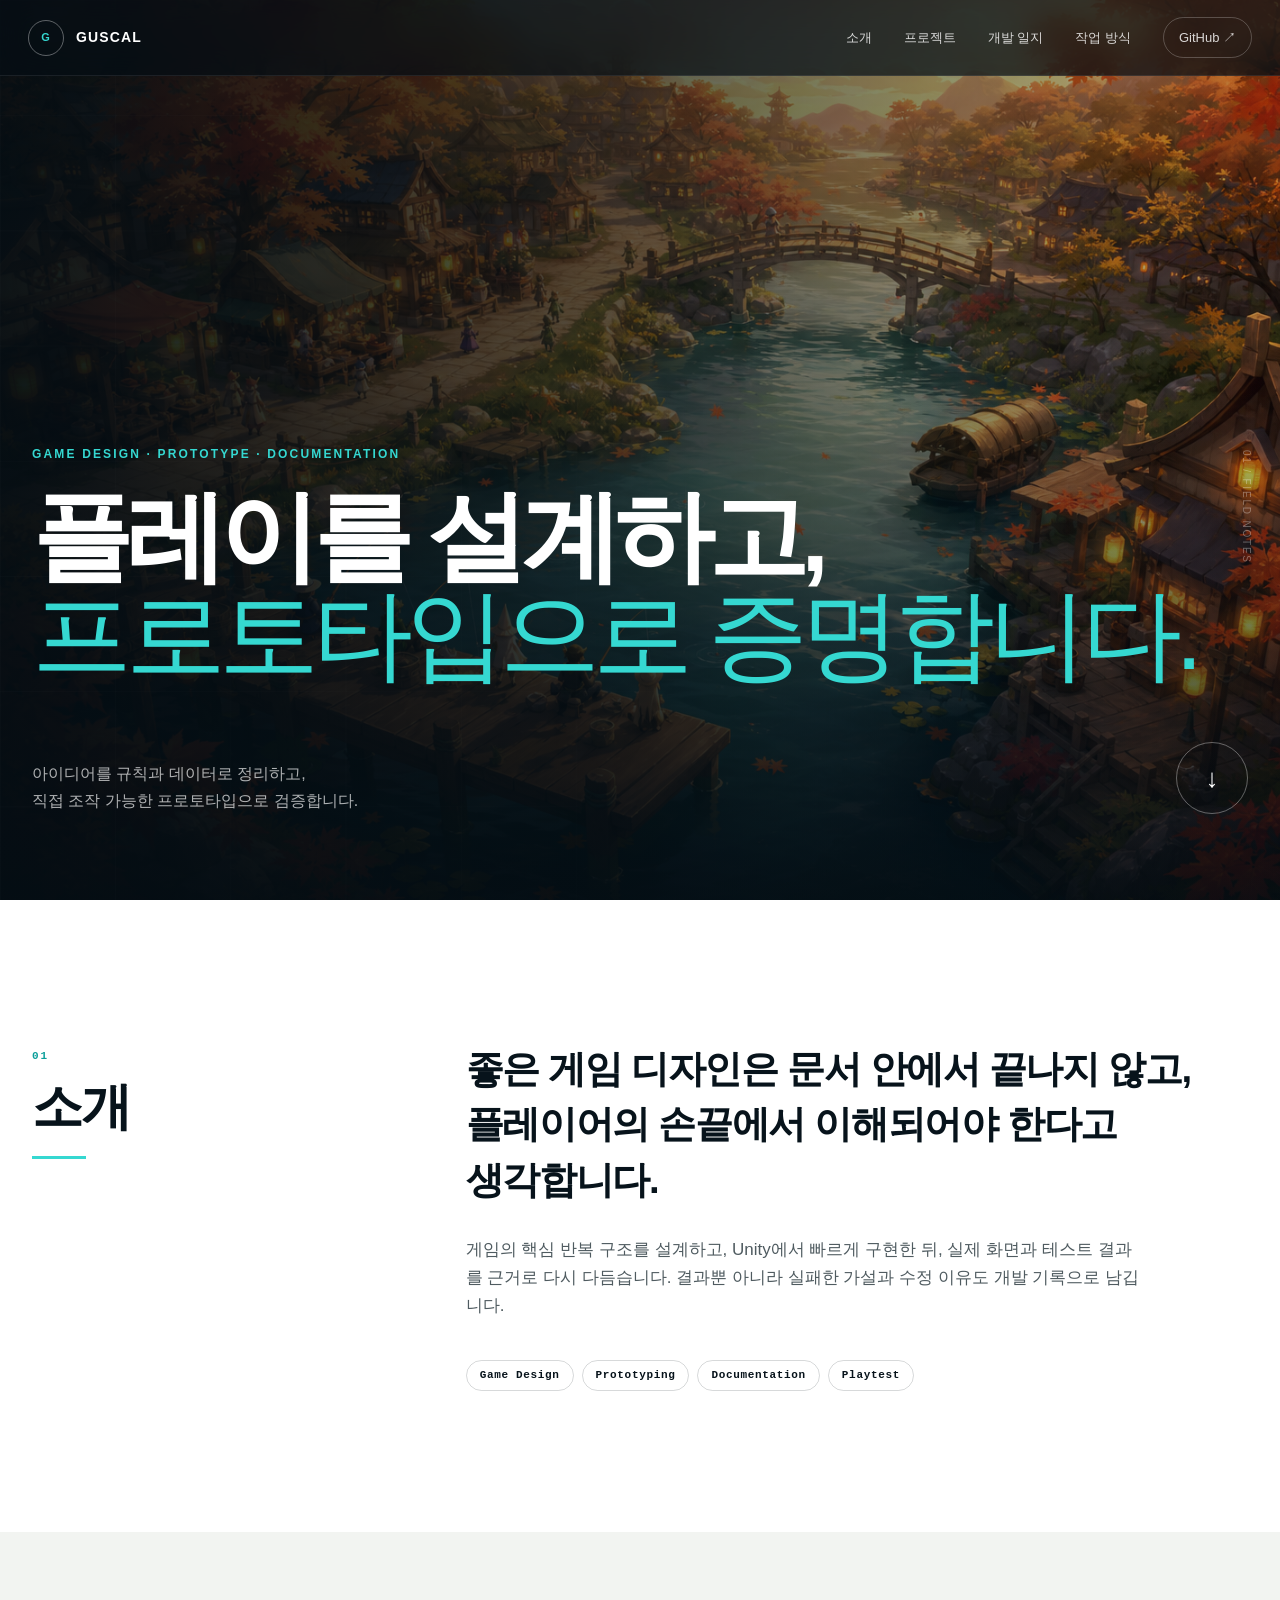
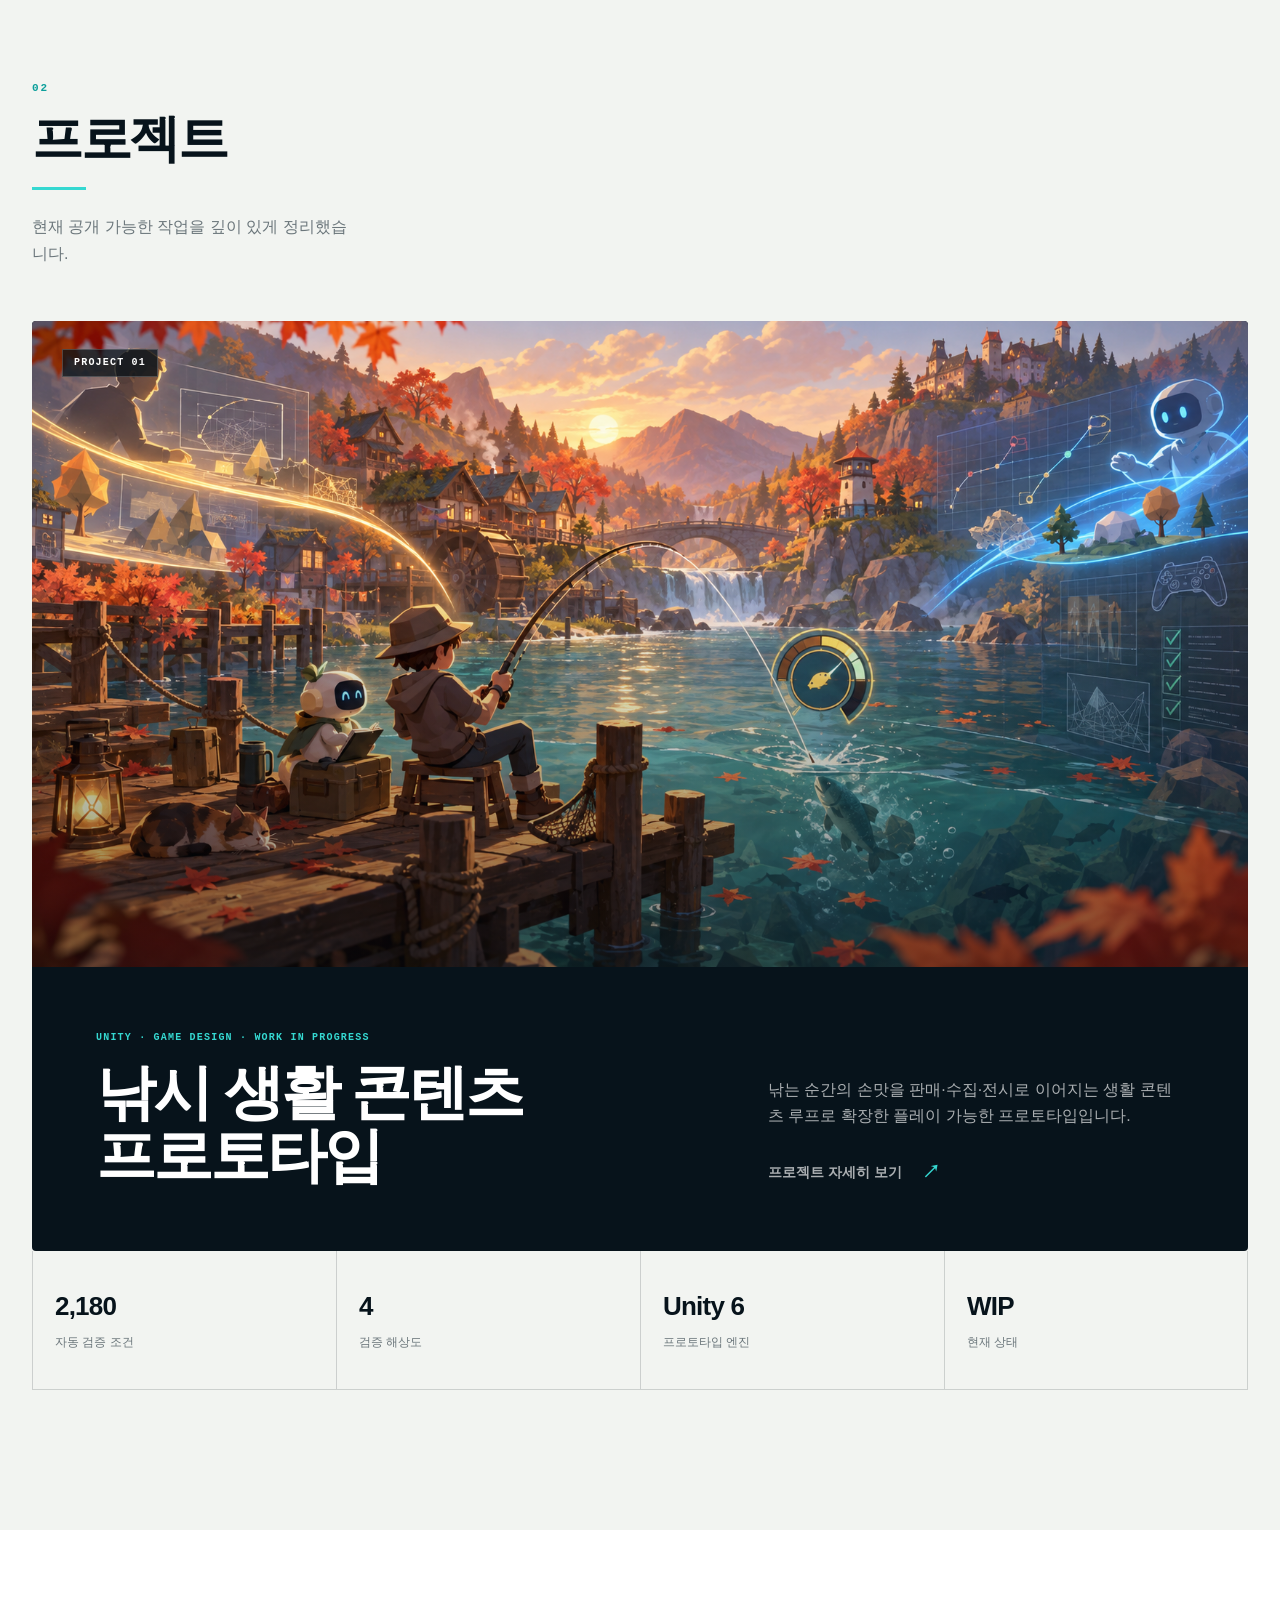
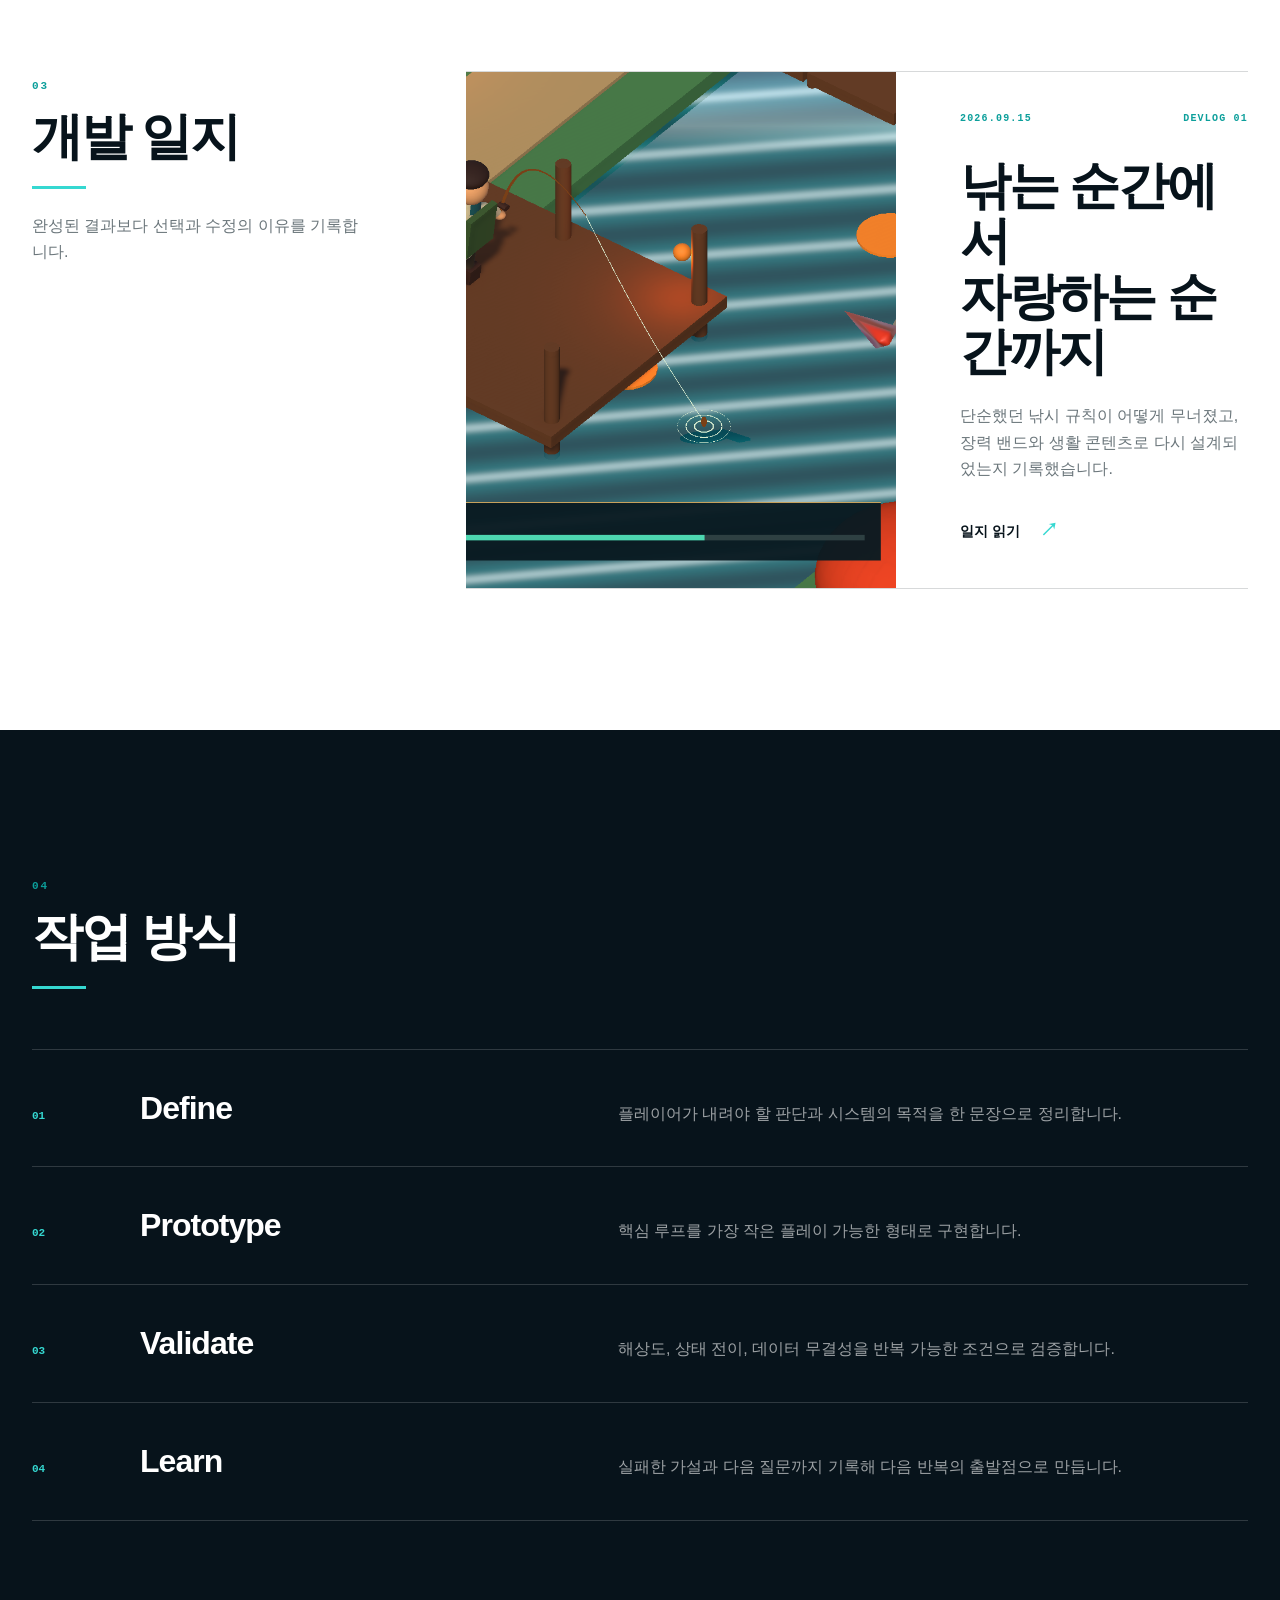
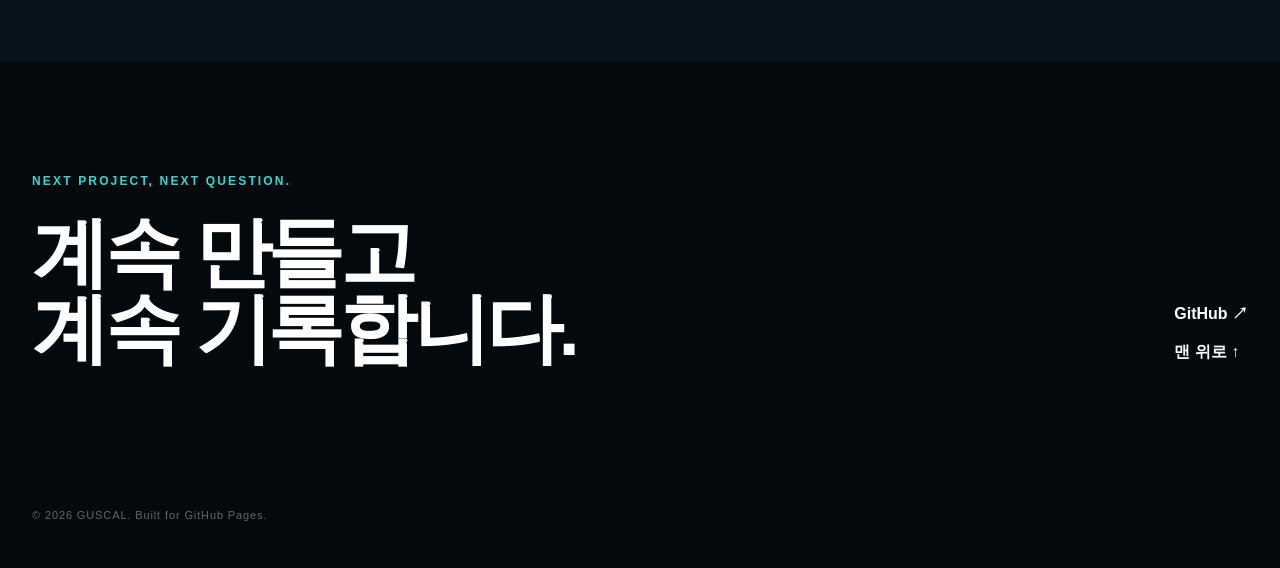
==== portfolio/index.html @ 97b74a95 "Publish Guscal game design portfolio" ====
<!doctype html>
<html lang="ko">
<head>
  <meta charset="utf-8">
  <meta name="viewport" content="width=device-width, initial-scale=1">
  <meta name="description" content="게임 디자인과 프로토타이핑 프로젝트를 기록하는 Guscal의 포트폴리오입니다.">
  <meta name="theme-color" content="#07131b">
  <title>Guscal — Game Design Portfolio</title>
  <link rel="stylesheet" href="./assets/css/styles.css">
  <script src="./assets/js/main.js" defer></script>
</head>
<body>
  <a class="skip-link" href="#main">본문으로 바로가기</a>
  <header class="site-header" data-header>
    <a class="brand" href="#top" aria-label="포트폴리오 홈">
      <span class="brand-mark" aria-hidden="true">G</span>
      <span>GUSCAL</span>
    </a>
    <button class="menu-toggle" type="button" aria-label="메뉴 열기" aria-expanded="false" data-menu-toggle>
      <span></span><span></span>
    </button>
    <nav class="site-nav" aria-label="주요 메뉴" data-menu>
      <a href="#intro">소개</a>
      <a href="#projects">프로젝트</a>
      <a href="#devlog">개발 일지</a>
      <a href="#process">작업 방식</a>
      <a class="nav-cta" href="https://github.com/Hyun-woo-Kim">GitHub ↗</a>
    </nav>
  </header>

  <main id="main">
    <section class="hero" id="top" aria-labelledby="hero-title">
      <div class="hero-media" aria-hidden="true"></div>
      <div class="hero-grid" aria-hidden="true"></div>
      <div class="hero-content wrap">
        <p class="eyebrow reveal">GAME DESIGN · PROTOTYPE · DOCUMENTATION</p>
        <h1 id="hero-title" class="reveal">
          플레이를 설계하고,<br>
          <em>프로토타입으로 증명합니다.</em>
        </h1>
        <div class="hero-bottom reveal">
          <p>아이디어를 규칙과 데이터로 정리하고,<br>직접 조작 가능한 프로토타입으로 검증합니다.</p>
          <a class="round-link" href="#projects" aria-label="프로젝트 보기">↓</a>
        </div>
      </div>
      <div class="hero-index" aria-hidden="true">01 / FIELD NOTES</div>
    </section>

    <section class="section intro" id="intro">
      <div class="wrap section-grid">
        <header class="section-heading reveal">
          <span>01</span>
          <h2>소개</h2>
        </header>
        <div class="intro-copy reveal">
          <p class="lead">좋은 게임 디자인은 문서 안에서 끝나지 않고, 플레이어의 손끝에서 이해되어야 한다고 생각합니다.</p>
          <p>게임의 핵심 반복 구조를 설계하고, Unity에서 빠르게 구현한 뒤, 실제 화면과 테스트 결과를 근거로 다시 다듬습니다. 결과뿐 아니라 실패한 가설과 수정 이유도 개발 기록으로 남깁니다.</p>
          <div class="role-row" aria-label="주요 역량">
            <span>Game Design</span>
            <span>Prototyping</span>
            <span>Documentation</span>
            <span>Playtest</span>
          </div>
        </div>
      </div>
    </section>

    <section class="section projects-section" id="projects">
      <div class="wrap">
        <header class="section-heading reveal">
          <span>02</span>
          <h2>프로젝트</h2>
          <p>현재 공개 가능한 작업을 깊이 있게 정리했습니다.</p>
        </header>

        <a class="project-card reveal" href="./projects/fishing-life.html">
          <div class="project-image">
            <img src="./assets/images/project-fishing.png" alt="단풍나루 강가에서 낚시하는 캐릭터와 물고기">
            <span class="project-number">PROJECT 01</span>
          </div>
          <div class="project-body">
            <div>
              <p class="project-kicker">UNITY · GAME DESIGN · WORK IN PROGRESS</p>
              <h3>낚시 생활 콘텐츠<br>프로토타입</h3>
            </div>
            <div class="project-summary">
              <p>낚는 순간의 손맛을 판매·수집·전시로 이어지는 생활 콘텐츠 루프로 확장한 플레이 가능한 프로토타입입니다.</p>
              <span class="text-link">프로젝트 자세히 보기 <b>↗</b></span>
            </div>
          </div>
        </a>

        <div class="project-facts reveal" aria-label="프로젝트 핵심 지표">
          <div><strong>2,180</strong><span>자동 검증 조건</span></div>
          <div><strong>4</strong><span>검증 해상도</span></div>
          <div><strong>Unity 6</strong><span>프로토타입 엔진</span></div>
          <div><strong>WIP</strong><span>현재 상태</span></div>
        </div>
      </div>
    </section>

    <section class="section devlog-section" id="devlog">
      <div class="wrap section-grid">
        <header class="section-heading reveal">
          <span>03</span>
          <h2>개발 일지</h2>
          <p>완성된 결과보다 선택과 수정의 이유를 기록합니다.</p>
        </header>
        <article class="journal-card reveal">
          <a class="journal-image" href="./devlog/fishing-01.html">
            <img src="./assets/images/gameplay-safe.png" alt="낚시 프로토타입의 장력 조절 플레이 화면">
          </a>
          <div class="journal-content">
            <div class="journal-meta"><time datetime="2026-09-15">2026.09.15</time><span>DEVLOG 01</span></div>
            <h3><a href="./devlog/fishing-01.html">낚는 순간에서<br>자랑하는 순간까지</a></h3>
            <p>단순했던 낚시 규칙이 어떻게 무너졌고, 장력 밴드와 생활 콘텐츠로 다시 설계되었는지 기록했습니다.</p>
            <a class="text-link" href="./devlog/fishing-01.html">일지 읽기 <b>↗</b></a>
          </div>
        </article>
      </div>
    </section>

    <section class="section process-section" id="process">
      <div class="wrap">
        <header class="section-heading reveal">
          <span>04</span>
          <h2>작업 방식</h2>
        </header>
        <ol class="process-list">
          <li class="reveal"><span>01</span><h3>Define</h3><p>플레이어가 내려야 할 판단과 시스템의 목적을 한 문장으로 정리합니다.</p></li>
          <li class="reveal"><span>02</span><h3>Prototype</h3><p>핵심 루프를 가장 작은 플레이 가능한 형태로 구현합니다.</p></li>
          <li class="reveal"><span>03</span><h3>Validate</h3><p>해상도, 상태 전이, 데이터 무결성을 반복 가능한 조건으로 검증합니다.</p></li>
          <li class="reveal"><span>04</span><h3>Learn</h3><p>실패한 가설과 다음 질문까지 기록해 다음 반복의 출발점으로 만듭니다.</p></li>
        </ol>
      </div>
    </section>
  </main>

  <footer class="site-footer">
    <div class="wrap footer-grid">
      <div>
        <p class="eyebrow">NEXT PROJECT, NEXT QUESTION.</p>
        <h2>계속 만들고<br>계속 기록합니다.</h2>
      </div>
      <div class="footer-links">
        <a href="https://github.com/Hyun-woo-Kim">GitHub ↗</a>
        <a href="#top">맨 위로 ↑</a>
      </div>
      <small>© <span data-year></span> GUSCAL. Built for GitHub Pages.</small>
    </div>
  </footer>
</body>
</html>
---- portfolio/assets/css/styles.css ----
:root {
  --ink: #07131b;
  --ink-2: #0c1f2a;
  --paper: #f2f4f1;
  --white: #fff;
  --muted: #6b767b;
  --line: rgba(7, 19, 27, .16);
  --aqua: #35d8d1;
  --aqua-dark: #0c9f9b;
  --max: 1280px;
  --header: 76px;
}

* { box-sizing: border-box; }
html { scroll-behavior: smooth; }
body { margin: 0; color: var(--ink); background: var(--paper); font-family: Pretendard, "Noto Sans KR", "Segoe UI", Arial, sans-serif; line-height: 1.65; }
img { display: block; max-width: 100%; }
a { color: inherit; text-decoration: none; }
button { font: inherit; }
::selection { background: var(--aqua); color: var(--ink); }
.wrap { width: min(calc(100% - 64px), var(--max)); margin-inline: auto; }
.skip-link { position: fixed; top: 8px; left: 8px; z-index: 999; padding: 10px 14px; background: var(--aqua); transform: translateY(-150%); }
.skip-link:focus { transform: none; }

.site-header { position: fixed; inset: 0 0 auto; z-index: 50; height: var(--header); padding: 0 max(28px, calc((100vw - var(--max))/2)); display: flex; align-items: center; justify-content: space-between; color: #fff; background: rgba(5, 14, 21, .7); border-bottom: 1px solid rgba(255,255,255,.08); backdrop-filter: blur(16px); transition: height .25s, background .25s; }
.site-header.scrolled { height: 64px; background: rgba(5, 14, 21, .94); }
.brand { display: flex; align-items: center; gap: 12px; font-weight: 800; font-size: 14px; letter-spacing: .08em; }
.brand-mark { width: 36px; aspect-ratio: 1; display: grid; place-items: center; border: 1px solid rgba(255,255,255,.35); color: var(--aqua); font-size: 11px; border-radius: 50%; }
.site-nav { display: flex; align-items: center; gap: 32px; font-size: 13px; }
.site-nav a { position: relative; opacity: .82; }
.site-nav a:not(.nav-cta)::after { content: ""; position: absolute; left: 0; right: 100%; bottom: -6px; height: 1px; background: var(--aqua); transition: right .25s; }
.site-nav a:hover { opacity: 1; }
.site-nav a:hover::after { right: 0; }
.nav-cta { padding: 9px 15px; border: 1px solid rgba(255,255,255,.28); border-radius: 100px; }
.menu-toggle { display: none; width: 42px; height: 42px; padding: 12px; border: 0; background: transparent; }
.menu-toggle span { display: block; height: 1px; margin: 6px 0; background: #fff; }
.back-link { font-size: 13px; opacity: .8; }

.hero { position: relative; min-height: 100svh; display: flex; align-items: end; overflow: hidden; color: #fff; background: var(--ink); }
.hero-media { position: absolute; inset: 0; background: linear-gradient(90deg, rgba(4,13,19,.97) 0%, rgba(4,13,19,.66) 48%, rgba(4,13,19,.22) 100%), linear-gradient(0deg, rgba(4,13,19,.86), transparent 58%), url("../images/hero-fishing.png") center/cover; transform: scale(1.025); }
.hero-grid { position: absolute; inset: 0; opacity: .12; background-image: linear-gradient(rgba(255,255,255,.12) 1px, transparent 1px), linear-gradient(90deg, rgba(255,255,255,.12) 1px, transparent 1px); background-size: 9vw 9vw; mask-image: linear-gradient(to right, #000, transparent 76%); }
.hero-content { position: relative; padding-block: 180px 86px; }
.eyebrow { margin: 0 0 24px; color: var(--aqua); font-size: 12px; font-weight: 800; letter-spacing: .18em; }
.hero h1, .detail-title h1, .article-hero h1 { margin: 0; font-size: clamp(48px, 7.8vw, 118px); line-height: .98; letter-spacing: -.065em; font-weight: 760; word-break: keep-all; }
.hero h1 em, .detail-title h1 em, .article-hero h1 em { color: var(--aqua); font-style: normal; font-weight: 300; }
.hero-bottom { margin-top: 58px; display: flex; align-items: end; justify-content: space-between; }
.hero-bottom p { margin: 0; color: rgba(255,255,255,.68); font-size: 16px; }
.round-link { width: 72px; height: 72px; display: grid; place-items: center; border: 1px solid rgba(255,255,255,.35); border-radius: 50%; font-size: 26px; transition: background .2s, color .2s, transform .2s; }
.round-link:hover { background: var(--aqua); color: var(--ink); transform: translateY(4px); }
.hero-index { position: absolute; right: 26px; top: 50%; writing-mode: vertical-rl; color: rgba(255,255,255,.34); font-size: 10px; letter-spacing: .18em; }

.section { padding-block: clamp(84px, 11vw, 156px); }
.section-grid, .case-grid { display: grid; grid-template-columns: minmax(220px, .72fr) minmax(0, 1.7fr); gap: clamp(48px, 8vw, 132px); }
.section-heading span, .case-label span { display: inline-block; margin-bottom: 18px; color: var(--aqua-dark); font: 800 11px/1 monospace; letter-spacing: .18em; }
.section-heading h2, .case-label h2 { margin: 0; font-size: clamp(34px, 4vw, 56px); line-height: 1.05; letter-spacing: -.045em; }
.section-heading h2::after { content: ""; display: block; width: 54px; height: 3px; margin-top: 22px; background: var(--aqua); }
.section-heading p { max-width: 330px; margin: 24px 0 0; color: var(--muted); }
.intro { background: #fff; }
.intro-copy { max-width: 790px; }
.lead, .case-copy .lead { margin: 0 0 28px; font-size: clamp(25px, 3vw, 42px); line-height: 1.45; letter-spacing: -.035em; font-weight: 660; word-break: keep-all; }
.intro-copy > p:not(.lead), .case-copy > p:not(.lead) { max-width: 680px; color: #4f5b60; font-size: 17px; }
.role-row { display: flex; flex-wrap: wrap; gap: 8px; margin-top: 40px; }
.role-row span { padding: 9px 13px; border: 1px solid var(--line); border-radius: 100px; font: 700 11px/1 monospace; letter-spacing: .06em; }

.projects-section { background: var(--paper); }
.projects-section .section-heading { margin-bottom: 54px; }
.project-card { display: block; overflow: hidden; color: #fff; background: var(--ink); border-radius: 4px; }
.project-image { position: relative; aspect-ratio: 16 / 8.5; overflow: hidden; }
.project-image::after { content: ""; position: absolute; inset: 0; background: linear-gradient(0deg, rgba(3,11,16,.5), transparent 60%); }
.project-image img { width: 100%; height: 100%; object-fit: cover; transition: transform .8s cubic-bezier(.2,.75,.25,1); }
.project-card:hover .project-image img { transform: scale(1.025); }
.project-number { position: absolute; z-index: 1; top: 28px; left: 30px; padding: 8px 11px; background: rgba(4,15,21,.72); border: 1px solid rgba(255,255,255,.2); font: 700 10px/1 monospace; letter-spacing: .12em; }
.project-body { display: grid; grid-template-columns: 1.2fr .8fr; gap: 48px; padding: clamp(28px, 5vw, 64px); }
.project-kicker { margin: 0 0 18px; color: var(--aqua); font: 700 10px/1.3 monospace; letter-spacing: .12em; }
.project-body h3 { margin: 0; font-size: clamp(34px, 4.7vw, 66px); line-height: 1.04; letter-spacing: -.05em; }
.project-summary { align-self: end; color: rgba(255,255,255,.66); }
.project-summary p { margin: 0 0 28px; }
.text-link { display: inline-flex; gap: 20px; align-items: center; color: inherit; font-size: 14px; font-weight: 800; }
.text-link b { color: var(--aqua); font-size: 18px; transition: transform .2s; }
.text-link:hover b { transform: translate(4px,-4px); }
.project-facts { display: grid; grid-template-columns: repeat(4, 1fr); border-bottom: 1px solid var(--line); }
.project-facts div { padding: 34px 22px; border-left: 1px solid var(--line); }
.project-facts div:last-child { border-right: 1px solid var(--line); }
.project-facts strong { display: block; font-size: 26px; letter-spacing: -.03em; }
.project-facts span { color: var(--muted); font-size: 12px; }

.devlog-section { background: #fff; }
.journal-card { display: grid; grid-template-columns: 1.1fr .9fr; min-width: 0; border-top: 1px solid var(--line); border-bottom: 1px solid var(--line); }
.journal-image { overflow: hidden; min-height: 440px; }
.journal-image img { width: 100%; height: 100%; object-fit: cover; transition: transform .6s; }
.journal-image:hover img { transform: scale(1.02); }
.journal-content { padding: 42px 0 42px clamp(32px, 5vw, 72px); align-self: center; }
.journal-meta { display: flex; justify-content: space-between; gap: 20px; color: var(--aqua-dark); font: 800 10px/1 monospace; letter-spacing: .12em; }
.journal-content h3 { margin: 34px 0 24px; font-size: clamp(34px, 4vw, 58px); line-height: 1.08; letter-spacing: -.045em; }
.journal-content > p { color: var(--muted); }
.journal-content .text-link { margin-top: 18px; }

.process-section { color: #fff; background: var(--ink); }
.process-section .section-heading { margin-bottom: 60px; }
.process-list { margin: 0; padding: 0; list-style: none; border-top: 1px solid rgba(255,255,255,.16); }
.process-list li { display: grid; grid-template-columns: 80px 1fr 1.4fr; align-items: baseline; gap: 28px; padding: 32px 0; border-bottom: 1px solid rgba(255,255,255,.16); }
.process-list span { color: var(--aqua); font: 700 11px monospace; }
.process-list h3 { margin: 0; font-size: 32px; letter-spacing: -.03em; }
.process-list p { margin: 0; color: rgba(255,255,255,.6); }

.site-footer { padding-block: 110px 46px; color: #fff; background: #03090d; }
.footer-grid { display: grid; grid-template-columns: 1fr auto; gap: 80px; }
.site-footer h2 { margin: 0; font-size: clamp(42px, 6vw, 86px); line-height: .98; letter-spacing: -.055em; }
.footer-links { display: flex; flex-direction: column; justify-content: end; gap: 12px; font-weight: 700; }
.site-footer small { grid-column: 1 / -1; margin-top: 60px; color: rgba(255,255,255,.38); font-size: 11px; letter-spacing: .08em; }

/* Project detail */
.detail-page, .article-page { background: #fff; }
.detail-hero { position: relative; min-height: 88svh; display: flex; align-items: end; overflow: hidden; color: #fff; background: var(--ink); }
.detail-hero > img { position: absolute; inset: 0; width: 100%; height: 100%; object-fit: cover; }
.detail-overlay { position: absolute; inset: 0; background: linear-gradient(0deg, rgba(3,10,15,.94), rgba(3,10,15,.12) 62%), linear-gradient(90deg, rgba(3,10,15,.64), transparent 60%); }
.detail-title { position: relative; padding-block: 170px 80px; }
.detail-title > p:last-child { max-width: 620px; margin: 38px 0 0; color: rgba(255,255,255,.72); font-size: 18px; }
.detail-meta { padding-block: 0; color: #fff; background: var(--ink); }
.meta-grid { display: grid; grid-template-columns: repeat(4, 1fr); border-top: 1px solid rgba(255,255,255,.16); }
.meta-grid div { padding: 32px 24px 42px 0; }
.meta-grid span { display: block; margin-bottom: 12px; color: var(--aqua); font: 700 10px monospace; letter-spacing: .16em; }
.meta-grid strong { font-size: 15px; font-weight: 600; }
.case-section { background: #fff; }
.case-copy blockquote { margin: 48px 0 0; padding: 24px 0 24px 28px; border-left: 3px solid var(--aqua); font-size: 21px; font-weight: 700; }
.wide-media { width: min(calc(100% - 64px), 1440px); margin-inline: auto; padding-block: 0; }
.wide-media img { width: 100%; border-radius: 4px; }
.media-caption { display: flex; justify-content: space-between; gap: 40px; margin: 18px 0 0; color: var(--muted); font-size: 12px; }
.media-caption span { color: var(--aqua-dark); font: 800 10px monospace; letter-spacing: .15em; }
.case-list { margin: 44px 0 0; padding: 0; list-style: none; border-top: 1px solid var(--line); }
.case-list li { display: flex; justify-content: space-between; gap: 24px; padding: 18px 0; border-bottom: 1px solid var(--line); }
.case-list span { color: var(--muted); text-align: right; }
.media-pair { display: grid; grid-template-columns: 1fr 1fr; gap: 20px; padding-block: 0 clamp(84px, 11vw, 156px); }
figure { margin: 0; }
.media-pair img { width: 100%; height: 100%; max-height: 520px; object-fit: cover; }
figcaption { margin-top: 12px; color: var(--muted); font-size: 12px; }
.soft-section { background: var(--paper); }
.gallery-three { display: grid; grid-template-columns: repeat(3,1fr); gap: 18px; margin-top: 68px; }
.gallery-three img { width: 100%; aspect-ratio: 4 / 3; object-fit: cover; }
.gallery-three figcaption { color: var(--ink); font: 800 10px monospace; letter-spacing: .14em; }
.results { color: #fff; background: var(--ink); }
.results .case-label { margin-bottom: 58px; }
.result-grid { display: grid; grid-template-columns: repeat(3, 1fr); border-top: 1px solid rgba(255,255,255,.18); border-bottom: 1px solid rgba(255,255,255,.18); }
.result-grid div { padding: 44px 28px 44px 0; }
.result-grid strong { display: block; color: var(--aqua); font-size: clamp(46px, 6vw, 82px); line-height: 1; letter-spacing: -.06em; }
.result-grid span { color: rgba(255,255,255,.62); font-size: 12px; }
.result-note { max-width: 720px; margin: 46px 0 0 auto; color: rgba(255,255,255,.65); font-size: 16px; }
.next-link { background: var(--paper); }
.next-link a { display: flex; align-items: baseline; justify-content: space-between; gap: 24px; padding: 28px 0; border-top: 1px solid var(--line); border-bottom: 1px solid var(--line); font-size: clamp(22px, 3.2vw, 42px); font-weight: 700; letter-spacing: -.035em; }
.next-link a span { color: var(--muted); font: 700 10px monospace; letter-spacing: .12em; }
.next-link a b { color: var(--aqua-dark); }
.compact-footer { padding-block: 38px; }
.compact-footer .wrap { display: flex; justify-content: space-between; align-items: center; }
.compact-footer small { margin: 0; }

/* Article */
.article-page { background: var(--paper); }
.article-header { position: absolute; }
.article-hero { padding-top: 170px; }
.article-meta { display: flex; gap: 20px; color: var(--aqua-dark); font: 800 10px monospace; letter-spacing: .12em; }
.article-hero h1 { margin-top: 38px; color: var(--ink); }
.article-hero h1 em { color: var(--aqua-dark); }
.article-deck { max-width: 720px; margin: 38px 0 64px auto; color: var(--muted); font-size: 18px; }
.article-hero > img { width: 100%; max-height: 720px; object-fit: cover; }
.article-body { width: min(calc(100% - 48px), 760px); margin: 0 auto; padding-block: 100px 140px; }
.article-body p { color: #455258; font-size: 17px; }
.article-lead { color: var(--ink) !important; font-size: 24px !important; font-weight: 700; }
.article-body h2 { margin: 92px 0 24px; font-size: clamp(30px, 4vw, 46px); line-height: 1.18; letter-spacing: -.04em; }
.article-body blockquote { margin: 48px 0; padding: 28px 30px; color: var(--ink); background: #fff; border-left: 4px solid var(--aqua); font-size: 22px; font-weight: 700; }
.article-body figure { margin: 54px -120px; }
.article-body figure img { width: 100%; }
.article-gallery { display: grid; grid-template-columns: 1fr 1fr; gap: 16px; margin: 54px -120px; }
.article-gallery img { width: 100%; height: 100%; object-fit: cover; }
.article-project-link { margin-top: 100px; padding-top: 22px; border-top: 1px solid var(--line); }
.article-project-link span { display: block; margin-bottom: 14px; color: var(--aqua-dark); font: 800 10px monospace; letter-spacing: .14em; }
.article-project-link a { display: flex; justify-content: space-between; font-size: 24px; font-weight: 750; }

.reveal { opacity: 0; transform: translateY(24px); transition: opacity .7s ease, transform .7s ease; }
.reveal.visible { opacity: 1; transform: none; }

@media (max-width: 820px) {
  :root { --header: 66px; }
  .wrap, .wide-media { width: min(calc(100% - 36px), var(--max)); }
  .menu-toggle { display: block; color: #fff; }
  .site-nav { position: absolute; top: 100%; left: 0; right: 0; display: none; padding: 20px; flex-direction: column; align-items: stretch; gap: 0; background: rgba(5,14,21,.98); border-top: 1px solid rgba(255,255,255,.1); }
  .site-nav.open { display: flex; }
  .site-nav a { padding: 14px 8px; }
  .nav-cta { margin-top: 8px; text-align: center; }
  .hero-content { padding-block: 132px 52px; }
  .hero h1, .detail-title h1, .article-hero h1 { font-size: clamp(44px, 13vw, 74px); }
  .hero-bottom { align-items: center; }
  .hero-index { display: none; }
  .round-link { width: 56px; height: 56px; }
  .section-grid, .case-grid { grid-template-columns: 1fr; gap: 48px; }
  .project-body { grid-template-columns: 1fr; gap: 28px; }
  .project-facts { grid-template-columns: 1fr 1fr; }
  .project-facts div:nth-child(3) { border-left: 1px solid var(--line); }
  .journal-card { grid-template-columns: 1fr; }
  .journal-image { min-height: 320px; }
  .journal-content { padding: 34px 0; }
  .process-list li { grid-template-columns: 44px 1fr; }
  .process-list p { grid-column: 2; }
  .footer-grid { grid-template-columns: 1fr; gap: 48px; }
  .site-footer small { margin-top: 20px; }
  .meta-grid { grid-template-columns: 1fr 1fr; }
  .media-pair, .gallery-three { grid-template-columns: 1fr; }
  .result-grid { grid-template-columns: 1fr; }
  .result-grid div { border-bottom: 1px solid rgba(255,255,255,.14); }
  .next-link a { align-items: flex-start; flex-direction: column; }
  .article-body figure, .article-gallery { margin-inline: 0; }
}

@media (max-width: 520px) {
  .site-header { padding-inline: 18px; }
  .back-link { font-size: 0; }
  .back-link::after { content: "← 목록"; font-size: 12px; }
  .hero-media { background-position: 62% center; }
  .detail-title h1 { font-size: clamp(38px, 10.3vw, 48px); line-height: 1.03; }
  .hero-bottom p { max-width: 250px; font-size: 13px; }
  .project-image { aspect-ratio: 4 / 3; }
  .project-facts { grid-template-columns: 1fr; }
  .project-facts div { border-right: 1px solid var(--line); }
  .meta-grid { grid-template-columns: 1fr; }
  .media-caption { flex-direction: column; gap: 6px; }
  .article-meta { flex-wrap: wrap; }
  .article-gallery { grid-template-columns: 1fr; }
}

@media (prefers-reduced-motion: reduce) {
  html { scroll-behavior: auto; }
  *, *::before, *::after { animation-duration: .01ms !important; transition-duration: .01ms !important; }
  .reveal { opacity: 1; transform: none; }
}
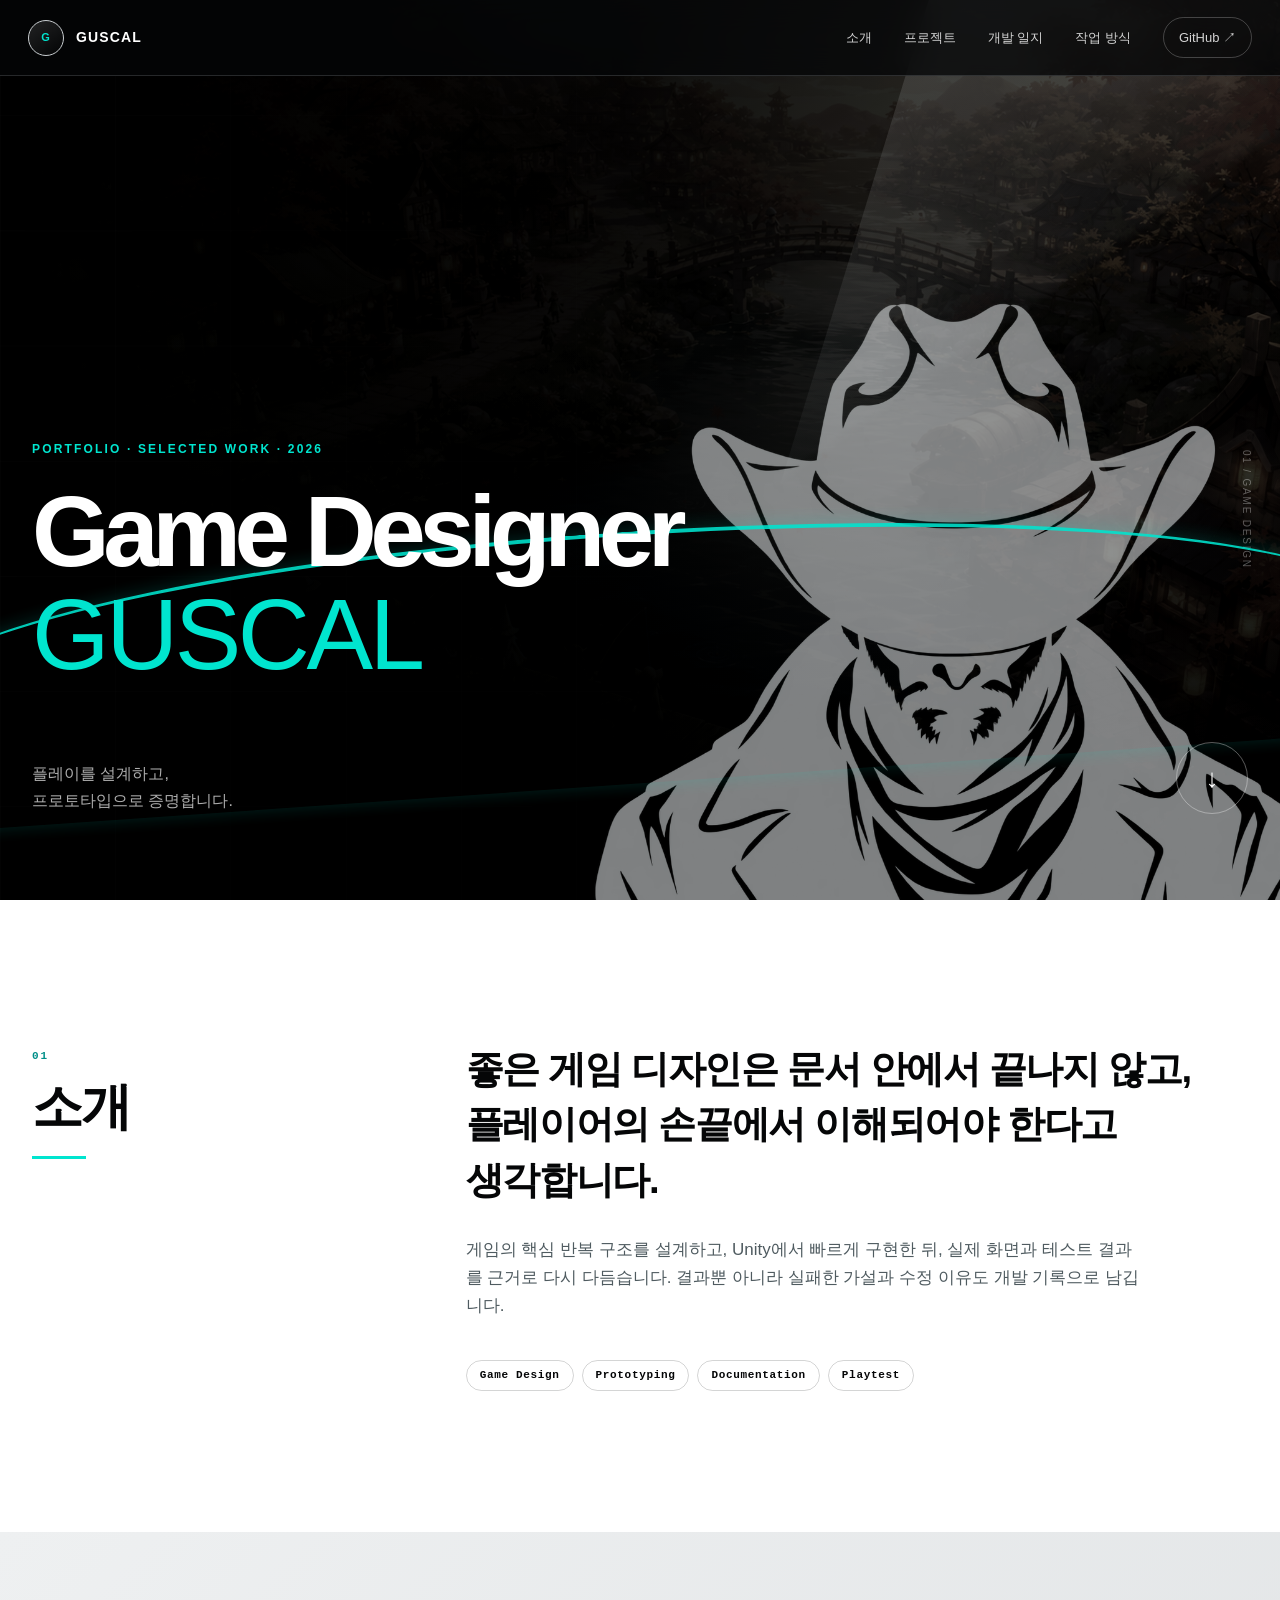
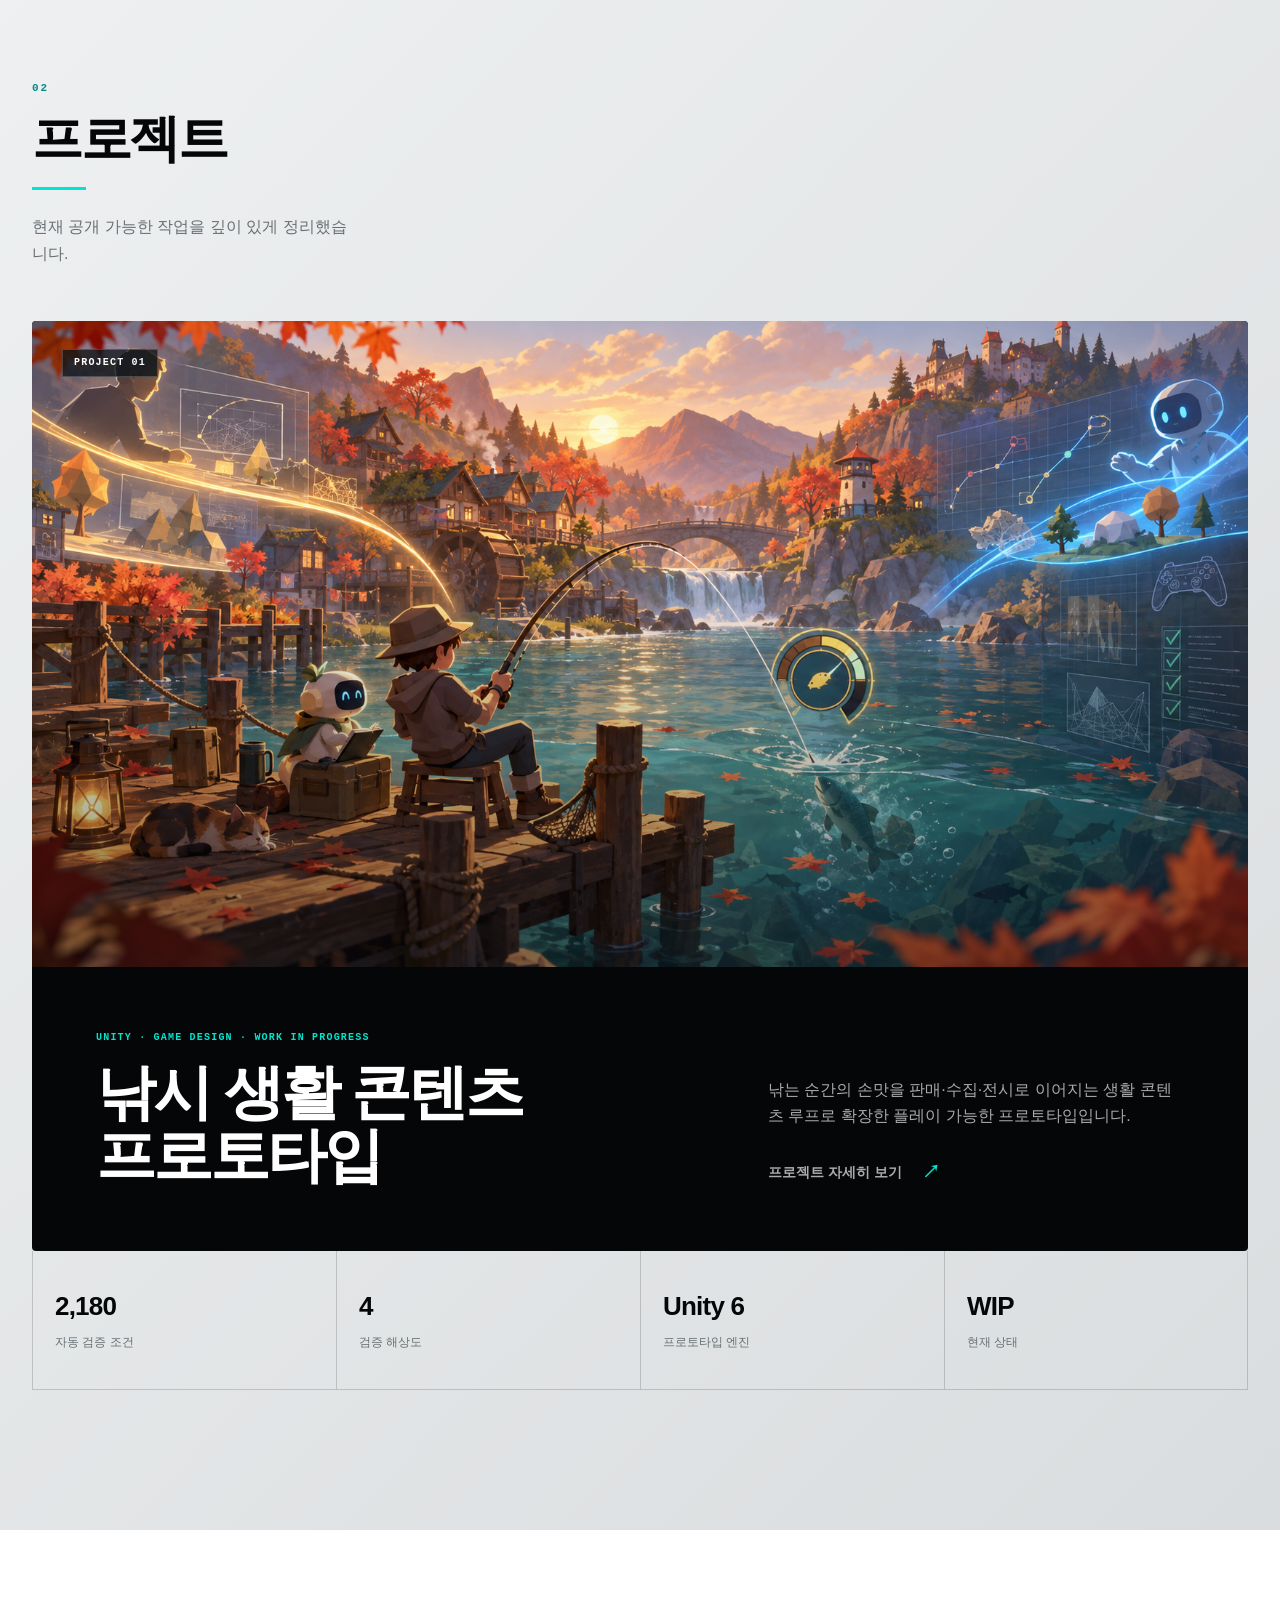
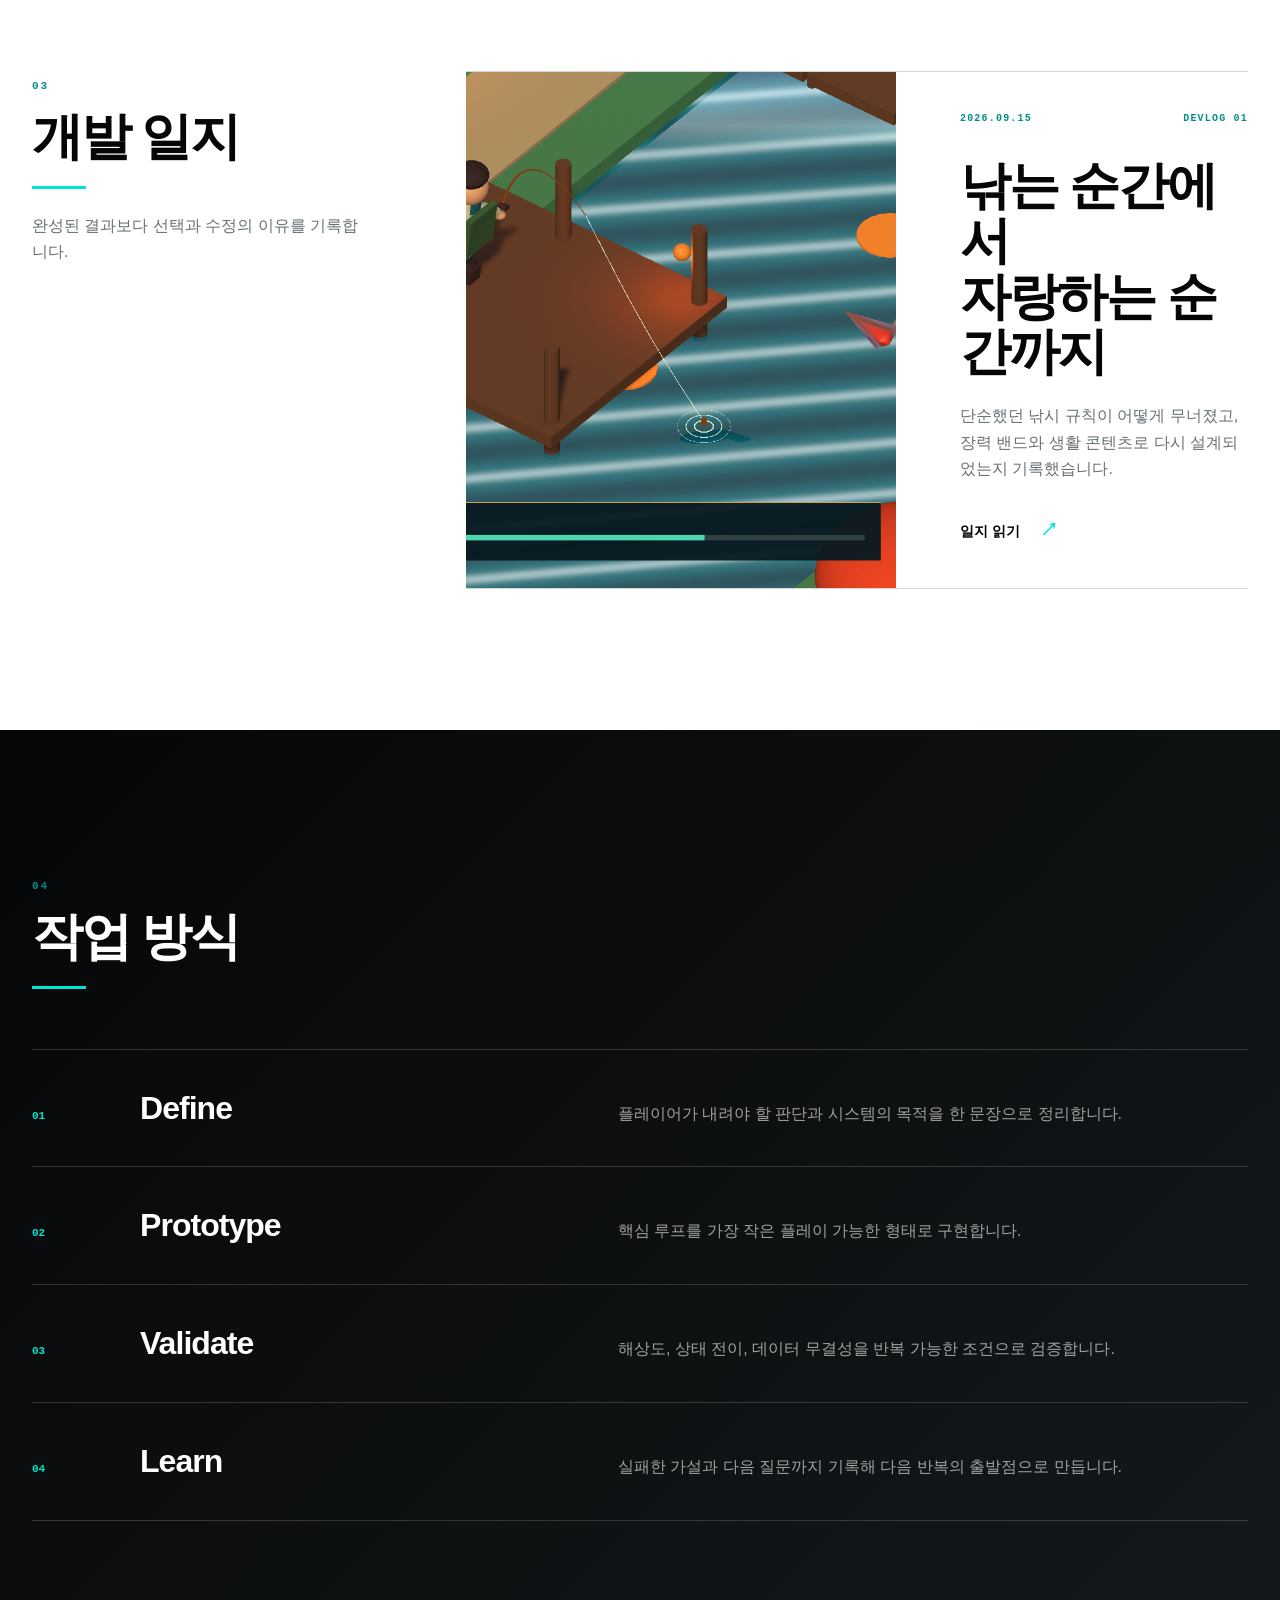
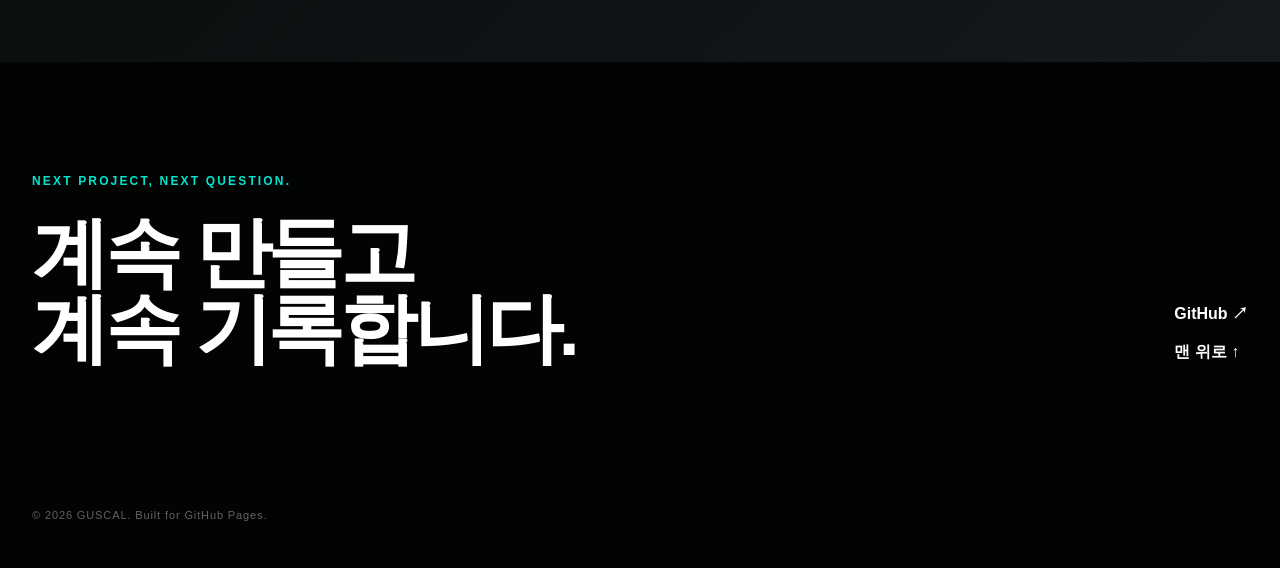
==== commit fef0556c: "Apply Mercedes-inspired Guscal hero" ====
--- a/portfolio/index.html
+++ b/portfolio/index.html
@@ -32,18 +32,21 @@
     <section class="hero" id="top" aria-labelledby="hero-title">
       <div class="hero-media" aria-hidden="true"></div>
       <div class="hero-grid" aria-hidden="true"></div>
+      <div class="hero-silver" aria-hidden="true"></div>
+      <div class="hero-flow" aria-hidden="true"></div>
+      <img class="hero-pictogram" src="./assets/images/cowboy-pictogram.png" alt="" aria-hidden="true">
       <div class="hero-content wrap">
-        <p class="eyebrow reveal">GAME DESIGN · PROTOTYPE · DOCUMENTATION</p>
+        <p class="eyebrow reveal">PORTFOLIO · SELECTED WORK · 2026</p>
         <h1 id="hero-title" class="reveal">
-          플레이를 설계하고,<br>
-          <em>프로토타입으로 증명합니다.</em>
+          <span class="hero-role">Game Designer</span><br>
+          <em>Guscal</em>
         </h1>
         <div class="hero-bottom reveal">
-          <p>아이디어를 규칙과 데이터로 정리하고,<br>직접 조작 가능한 프로토타입으로 검증합니다.</p>
+          <p>플레이를 설계하고,<br>프로토타입으로 증명합니다.</p>
           <a class="round-link" href="#projects" aria-label="프로젝트 보기">↓</a>
         </div>
       </div>
-      <div class="hero-index" aria-hidden="true">01 / FIELD NOTES</div>
+      <div class="hero-index" aria-hidden="true">01 / GAME DESIGN</div>
     </section>
 
     <section class="section intro" id="intro">
--- a/portfolio/assets/css/styles.css
+++ b/portfolio/assets/css/styles.css
@@ -1,12 +1,13 @@
 :root {
-  --ink: #07131b;
-  --ink-2: #0c1f2a;
-  --paper: #f2f4f1;
-  --white: #fff;
-  --muted: #6b767b;
-  --line: rgba(7, 19, 27, .16);
-  --aqua: #35d8d1;
-  --aqua-dark: #0c9f9b;
+  --ink: #050607;
+  --ink-2: #111416;
+  --paper: #e8ebec;
+  --white: #f7f8f8;
+  --silver: #c8cdd0;
+  --muted: #687074;
+  --line: rgba(5, 6, 7, .17);
+  --aqua: #00e5cf;
+  --aqua-dark: #008f89;
   --max: 1280px;
   --header: 76px;
 }
@@ -22,10 +23,10 @@
 .skip-link { position: fixed; top: 8px; left: 8px; z-index: 999; padding: 10px 14px; background: var(--aqua); transform: translateY(-150%); }
 .skip-link:focus { transform: none; }
 
-.site-header { position: fixed; inset: 0 0 auto; z-index: 50; height: var(--header); padding: 0 max(28px, calc((100vw - var(--max))/2)); display: flex; align-items: center; justify-content: space-between; color: #fff; background: rgba(5, 14, 21, .7); border-bottom: 1px solid rgba(255,255,255,.08); backdrop-filter: blur(16px); transition: height .25s, background .25s; }
-.site-header.scrolled { height: 64px; background: rgba(5, 14, 21, .94); }
+.site-header { position: fixed; inset: 0 0 auto; z-index: 50; height: var(--header); padding: 0 max(28px, calc((100vw - var(--max))/2)); display: flex; align-items: center; justify-content: space-between; color: #fff; background: rgba(5, 6, 7, .76); border-bottom: 1px solid rgba(200,205,208,.18); backdrop-filter: blur(16px); transition: height .25s, background .25s; }
+.site-header.scrolled { height: 64px; background: rgba(5, 6, 7, .96); }
 .brand { display: flex; align-items: center; gap: 12px; font-weight: 800; font-size: 14px; letter-spacing: .08em; }
-.brand-mark { width: 36px; aspect-ratio: 1; display: grid; place-items: center; border: 1px solid rgba(255,255,255,.35); color: var(--aqua); font-size: 11px; border-radius: 50%; }
+.brand-mark { width: 36px; aspect-ratio: 1; display: grid; place-items: center; border: 1px solid var(--silver); color: var(--aqua); background: linear-gradient(145deg, rgba(255,255,255,.12), transparent); font-size: 11px; border-radius: 50%; }
 .site-nav { display: flex; align-items: center; gap: 32px; font-size: 13px; }
 .site-nav a { position: relative; opacity: .82; }
 .site-nav a:not(.nav-cta)::after { content: ""; position: absolute; left: 0; right: 100%; bottom: -6px; height: 1px; background: var(--aqua); transition: right .25s; }
@@ -37,12 +38,17 @@
 .back-link { font-size: 13px; opacity: .8; }
 
 .hero { position: relative; min-height: 100svh; display: flex; align-items: end; overflow: hidden; color: #fff; background: var(--ink); }
-.hero-media { position: absolute; inset: 0; background: linear-gradient(90deg, rgba(4,13,19,.97) 0%, rgba(4,13,19,.66) 48%, rgba(4,13,19,.22) 100%), linear-gradient(0deg, rgba(4,13,19,.86), transparent 58%), url("../images/hero-fishing.png") center/cover; transform: scale(1.025); }
-.hero-grid { position: absolute; inset: 0; opacity: .12; background-image: linear-gradient(rgba(255,255,255,.12) 1px, transparent 1px), linear-gradient(90deg, rgba(255,255,255,.12) 1px, transparent 1px); background-size: 9vw 9vw; mask-image: linear-gradient(to right, #000, transparent 76%); }
-.hero-content { position: relative; padding-block: 180px 86px; }
+.hero-media { position: absolute; inset: 0; background: linear-gradient(90deg, rgba(5,6,7,.99) 0%, rgba(5,6,7,.93) 48%, rgba(5,6,7,.72) 100%), linear-gradient(0deg, rgba(5,6,7,.96), transparent 70%), url("../images/hero-fishing.png") center/cover; filter: grayscale(.72) contrast(1.08); transform: scale(1.025); }
+.hero-grid { position: absolute; inset: 0; opacity: .1; background-image: linear-gradient(rgba(255,255,255,.12) 1px, transparent 1px), linear-gradient(90deg, rgba(255,255,255,.12) 1px, transparent 1px); background-size: 9vw 9vw; mask-image: linear-gradient(to right, #000, transparent 76%); }
+.hero-silver { position: absolute; z-index: 1; inset: 0 0 0 auto; width: 49%; background: linear-gradient(145deg, rgba(246,248,248,.28), rgba(142,151,155,.08) 42%, transparent 43%); clip-path: polygon(44% 0, 100% 0, 100% 100%, 0 100%); opacity: .72; }
+.hero-flow { position: absolute; z-index: 2; left: -8%; bottom: 13%; width: 116%; height: 28%; border-top: 4px solid var(--aqua); border-radius: 50% 55% 0 0; transform: rotate(-4deg); box-shadow: 0 -1px 18px rgba(0,229,207,.2); opacity: .88; pointer-events: none; }
+.hero-pictogram { position: absolute; z-index: 1; right: clamp(-120px, -5vw, -30px); bottom: clamp(-170px, -12vw, -70px); width: clamp(520px, 61vw, 930px); max-width: none; opacity: .58; filter: invert(94%) sepia(5%) saturate(126%) hue-rotate(151deg) brightness(96%) contrast(90%); mix-blend-mode: screen; pointer-events: none; }
+.hero-content { position: relative; z-index: 2; padding-block: 180px 86px; }
 .eyebrow { margin: 0 0 24px; color: var(--aqua); font-size: 12px; font-weight: 800; letter-spacing: .18em; }
 .hero h1, .detail-title h1, .article-hero h1 { margin: 0; font-size: clamp(48px, 7.8vw, 118px); line-height: .98; letter-spacing: -.065em; font-weight: 760; word-break: keep-all; }
 .hero h1 em, .detail-title h1 em, .article-hero h1 em { color: var(--aqua); font-style: normal; font-weight: 300; }
+.hero h1 .hero-role { font-weight: 760; }
+.hero h1 em { display: inline-block; margin-top: .05em; letter-spacing: -.035em; text-transform: uppercase; }
 .hero-bottom { margin-top: 58px; display: flex; align-items: end; justify-content: space-between; }
 .hero-bottom p { margin: 0; color: rgba(255,255,255,.68); font-size: 16px; }
 .round-link { width: 72px; height: 72px; display: grid; place-items: center; border: 1px solid rgba(255,255,255,.35); border-radius: 50%; font-size: 26px; transition: background .2s, color .2s, transform .2s; }
@@ -62,7 +68,7 @@
 .role-row { display: flex; flex-wrap: wrap; gap: 8px; margin-top: 40px; }
 .role-row span { padding: 9px 13px; border: 1px solid var(--line); border-radius: 100px; font: 700 11px/1 monospace; letter-spacing: .06em; }
 
-.projects-section { background: var(--paper); }
+.projects-section { background: linear-gradient(135deg, #eef0f1 0%, #dadddf 100%); }
 .projects-section .section-heading { margin-bottom: 54px; }
 .project-card { display: block; overflow: hidden; color: #fff; background: var(--ink); border-radius: 4px; }
 .project-image { position: relative; aspect-ratio: 16 / 8.5; overflow: hidden; }
@@ -95,7 +101,7 @@
 .journal-content > p { color: var(--muted); }
 .journal-content .text-link { margin-top: 18px; }
 
-.process-section { color: #fff; background: var(--ink); }
+.process-section { color: #fff; background: linear-gradient(135deg, #050607, #15191b); }
 .process-section .section-heading { margin-bottom: 60px; }
 .process-list { margin: 0; padding: 0; list-style: none; border-top: 1px solid rgba(255,255,255,.16); }
 .process-list li { display: grid; grid-template-columns: 80px 1fr 1.4fr; align-items: baseline; gap: 28px; padding: 32px 0; border-bottom: 1px solid rgba(255,255,255,.16); }
@@ -103,7 +109,7 @@
 .process-list h3 { margin: 0; font-size: 32px; letter-spacing: -.03em; }
 .process-list p { margin: 0; color: rgba(255,255,255,.6); }
 
-.site-footer { padding-block: 110px 46px; color: #fff; background: #03090d; }
+.site-footer { padding-block: 110px 46px; color: #fff; background: #020303; }
 .footer-grid { display: grid; grid-template-columns: 1fr auto; gap: 80px; }
 .site-footer h2 { margin: 0; font-size: clamp(42px, 6vw, 86px); line-height: .98; letter-spacing: -.055em; }
 .footer-links { display: flex; flex-direction: column; justify-content: end; gap: 12px; font-weight: 700; }
@@ -188,6 +194,9 @@
   .nav-cta { margin-top: 8px; text-align: center; }
   .hero-content { padding-block: 132px 52px; }
   .hero h1, .detail-title h1, .article-hero h1 { font-size: clamp(44px, 13vw, 74px); }
+  .hero-silver { width: 70%; opacity: .5; }
+  .hero-flow { left: -18%; bottom: 16%; width: 136%; height: 22%; border-top-width: 3px; }
+  .hero-pictogram { right: -32vw; bottom: -6vw; width: 116vw; opacity: .36; }
   .hero-bottom { align-items: center; }
   .hero-index { display: none; }
   .round-link { width: 56px; height: 56px; }
@@ -215,6 +224,9 @@
   .back-link { font-size: 0; }
   .back-link::after { content: "← 목록"; font-size: 12px; }
   .hero-media { background-position: 62% center; }
+  .hero h1 { font-size: clamp(48px, 15vw, 70px); line-height: .92; }
+  .hero h1 .hero-role { font-size: .62em; letter-spacing: -.03em; }
+  .hero h1 em { margin-top: .18em; }
   .detail-title h1 { font-size: clamp(38px, 10.3vw, 48px); line-height: 1.03; }
   .hero-bottom p { max-width: 250px; font-size: 13px; }
   .project-image { aspect-ratio: 4 / 3; }
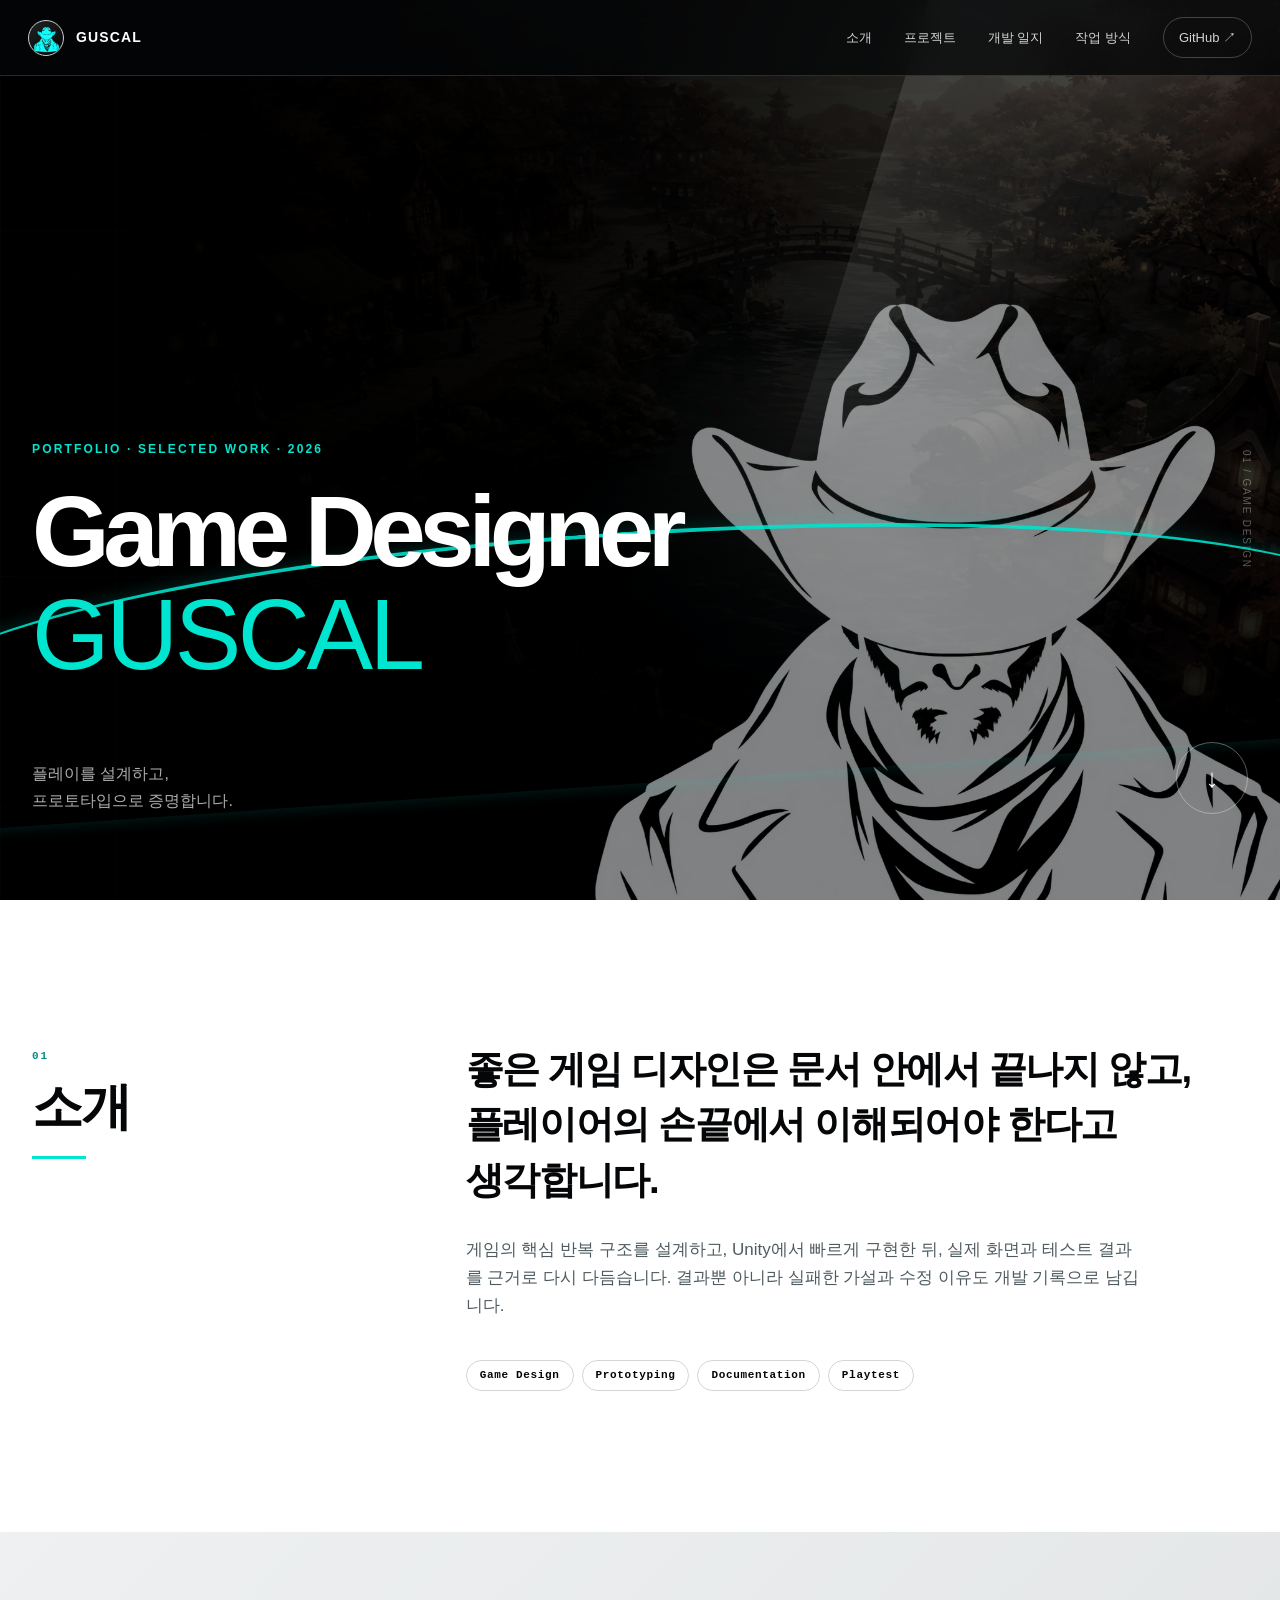
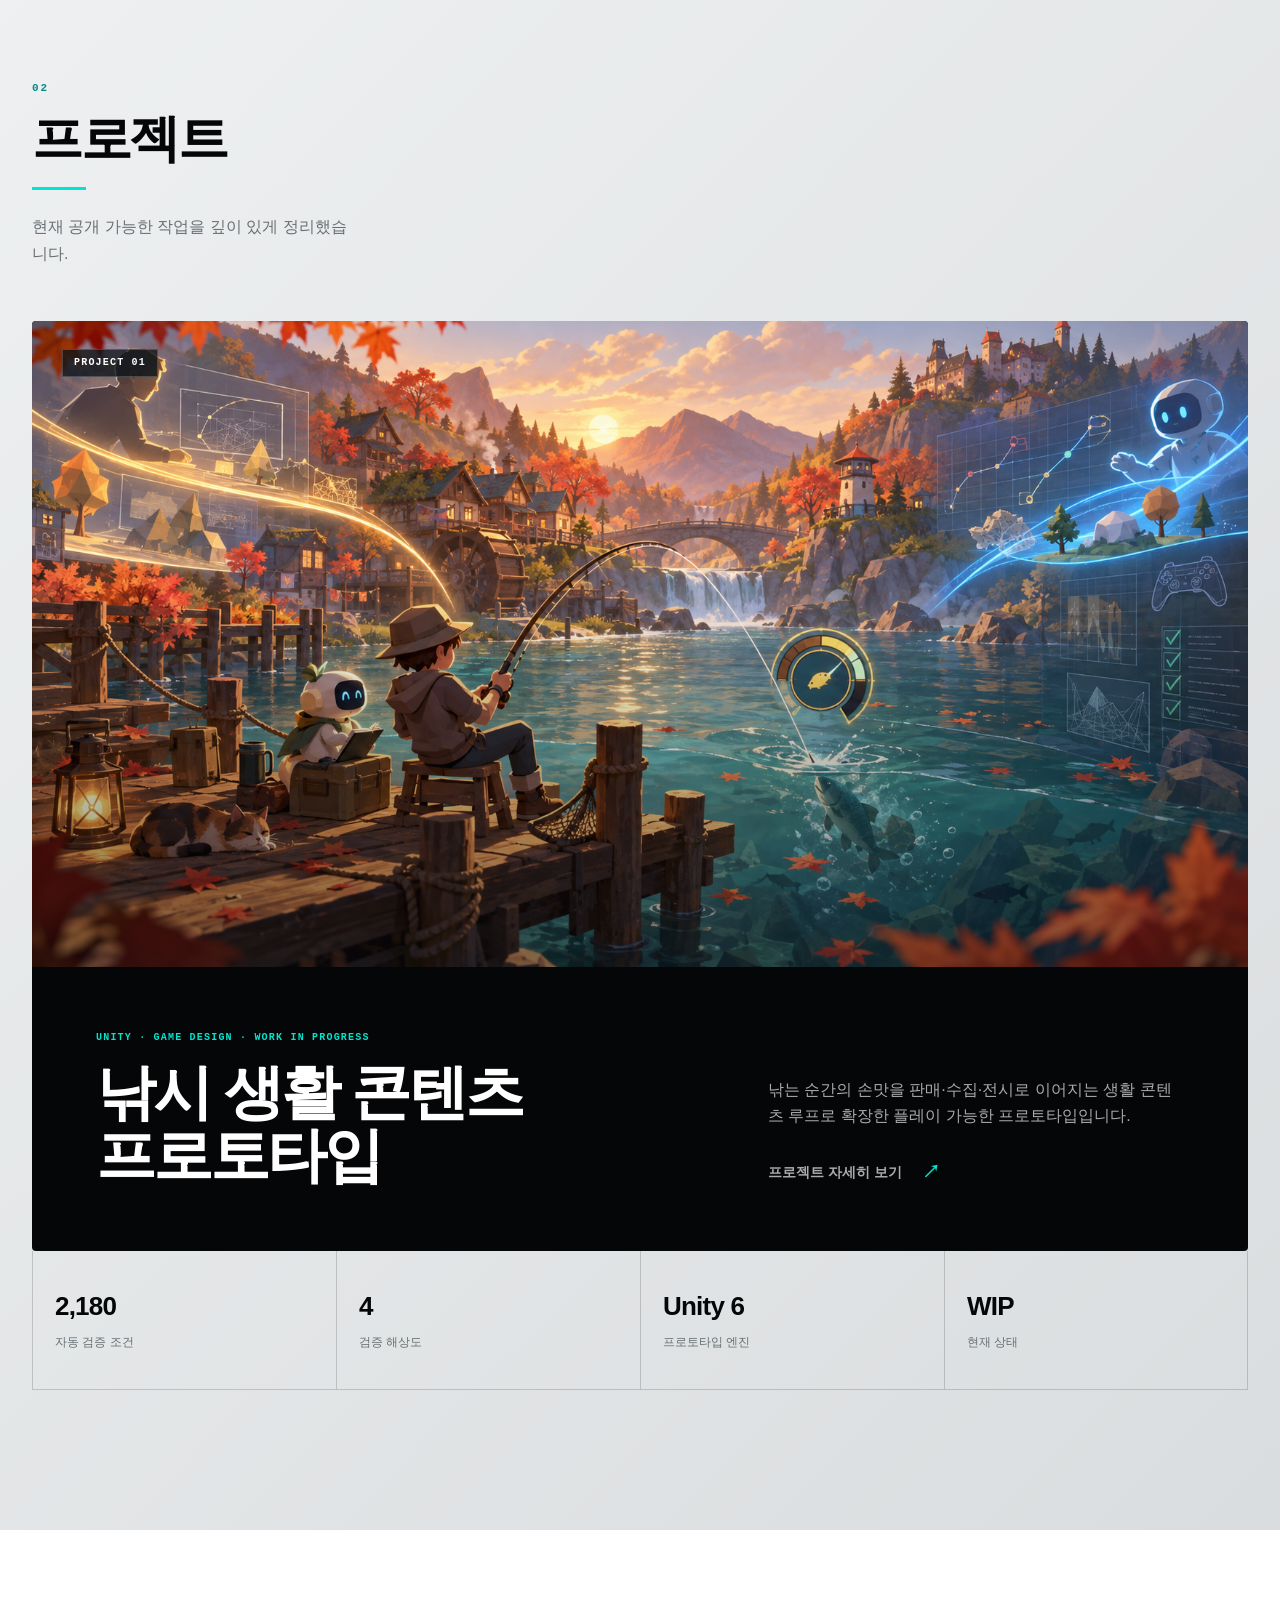
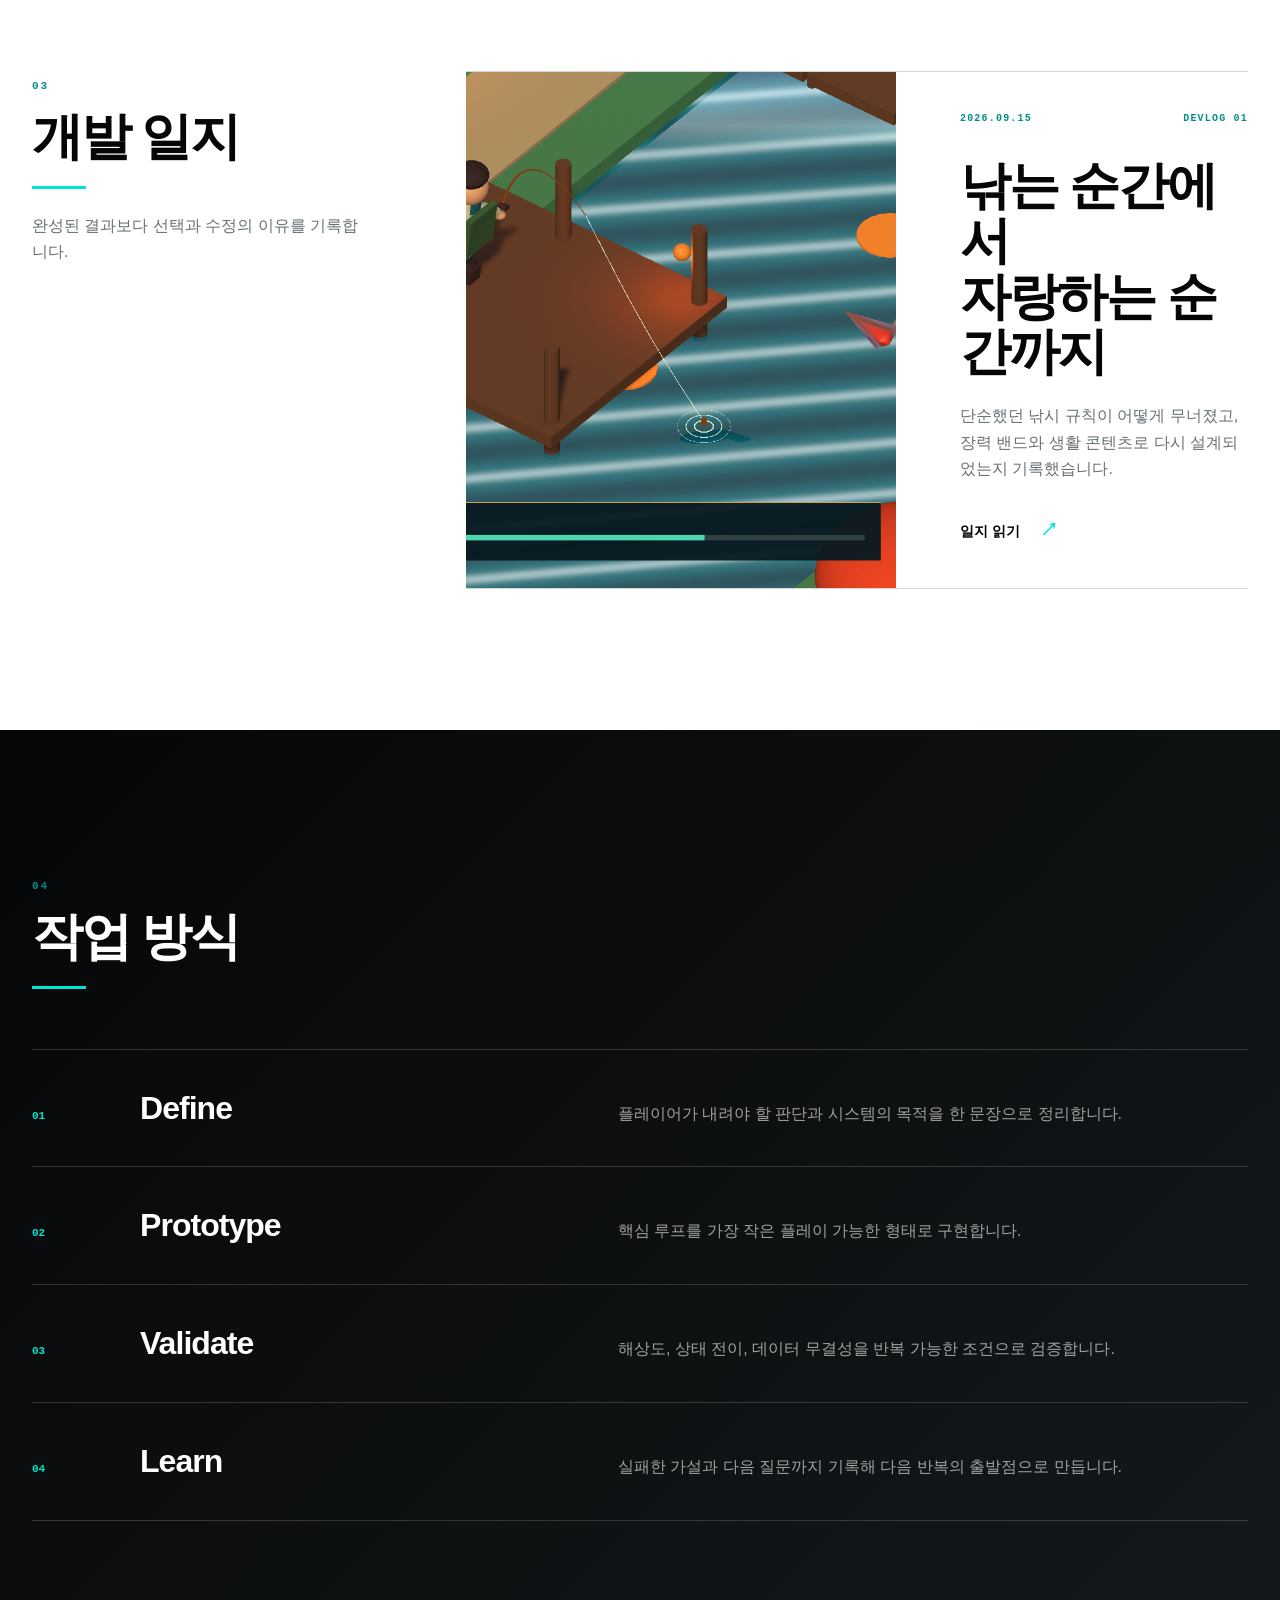
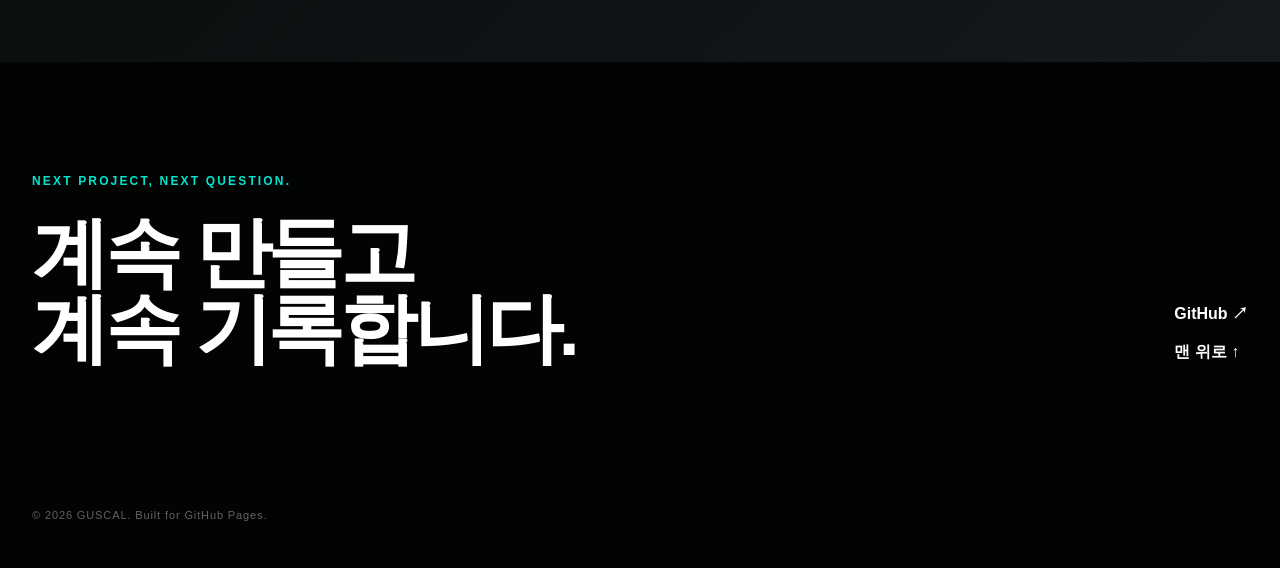
==== commit 42cd1cf6: "Use cowboy pictogram for brand mark" ====
--- a/portfolio/index.html
+++ b/portfolio/index.html
@@ -13,7 +13,7 @@
   <a class="skip-link" href="#main">본문으로 바로가기</a>
   <header class="site-header" data-header>
     <a class="brand" href="#top" aria-label="포트폴리오 홈">
-      <span class="brand-mark" aria-hidden="true">G</span>
+      <span class="brand-mark" aria-hidden="true"><img src="./assets/images/cowboy-pictogram.png" alt=""></span>
       <span>GUSCAL</span>
     </a>
     <button class="menu-toggle" type="button" aria-label="메뉴 열기" aria-expanded="false" data-menu-toggle>
--- a/portfolio/assets/css/styles.css
+++ b/portfolio/assets/css/styles.css
@@ -26,7 +26,8 @@
 .site-header { position: fixed; inset: 0 0 auto; z-index: 50; height: var(--header); padding: 0 max(28px, calc((100vw - var(--max))/2)); display: flex; align-items: center; justify-content: space-between; color: #fff; background: rgba(5, 6, 7, .76); border-bottom: 1px solid rgba(200,205,208,.18); backdrop-filter: blur(16px); transition: height .25s, background .25s; }
 .site-header.scrolled { height: 64px; background: rgba(5, 6, 7, .96); }
 .brand { display: flex; align-items: center; gap: 12px; font-weight: 800; font-size: 14px; letter-spacing: .08em; }
-.brand-mark { width: 36px; aspect-ratio: 1; display: grid; place-items: center; border: 1px solid var(--silver); color: var(--aqua); background: linear-gradient(145deg, rgba(255,255,255,.12), transparent); font-size: 11px; border-radius: 50%; }
+.brand-mark { width: 36px; aspect-ratio: 1; display: grid; place-items: center; overflow: hidden; border: 1px solid var(--silver); background: linear-gradient(145deg, rgba(255,255,255,.12), transparent); border-radius: 50%; }
+.brand-mark img { width: 27px; height: 27px; object-fit: contain; filter: invert(81%) sepia(88%) saturate(865%) hue-rotate(119deg) brightness(101%) contrast(102%); transform: translateY(2px); }
 .site-nav { display: flex; align-items: center; gap: 32px; font-size: 13px; }
 .site-nav a { position: relative; opacity: .82; }
 .site-nav a:not(.nav-cta)::after { content: ""; position: absolute; left: 0; right: 100%; bottom: -6px; height: 1px; background: var(--aqua); transition: right .25s; }
